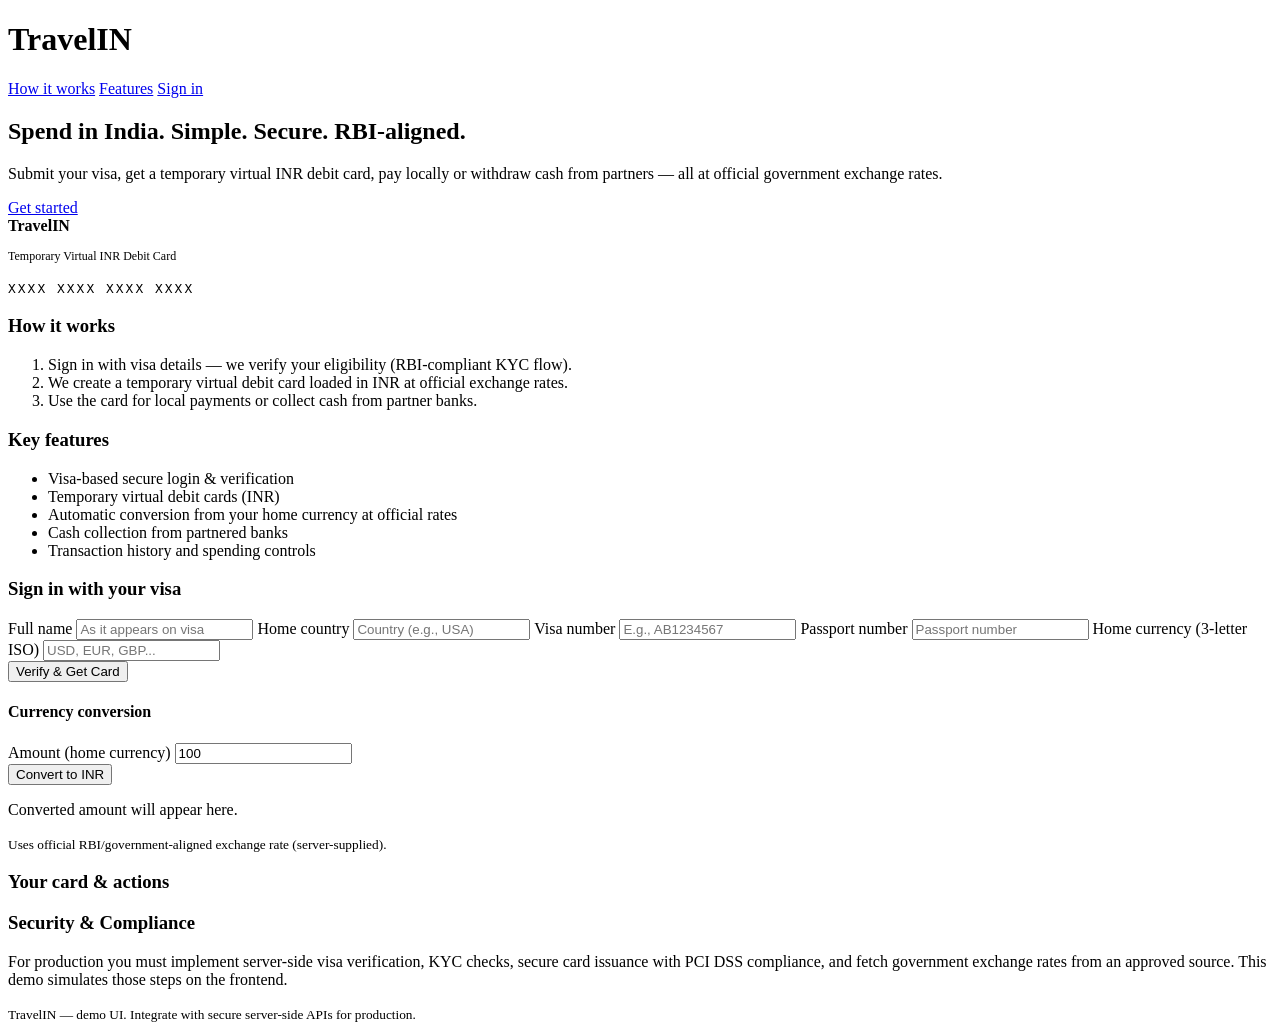
==== index.html @ c2019516 "First website commit" ====
<!doctype html>
<html lang="en">
<head>
  <meta charset="utf-8" />
  <meta name="viewport" content="width=device-width,initial-scale=1" />
  <title>TravelIN — Fintech for Visitors to India</title>
  <link rel="stylesheet" href="styles.css" />
</head>
<body>
  <header class="site-header">
    <div class="container header-inner">
      <h1 class="logo">TravelIN</h1>
      <nav class="nav">
        <a href="#how">How it works</a>
        <a href="#features">Features</a>
        <a href="#visa">Sign in</a>
      </nav>
    </div>
  </header>

  <main>
    <section class="hero">
      <div class="container hero-inner">
        <div class="hero-text">
          <h2>Spend in India. Simple. Secure. RBI-aligned.</h2>
          <p>Submit your visa, get a temporary virtual INR debit card, pay locally or withdraw cash from partners — all at official government exchange rates.</p>
          <a class="btn" href="#visa">Get started</a>
        </div>
        <div class="hero-card" id="virtual-card-preview">
          <!-- Virtual card preview will populate here -->
          <div class="card-placeholder">Virtual card preview</div>
        </div>
      </div>
    </section>

    <section id="how" class="container how-it-works">
      <h3>How it works</h3>
      <ol>
        <li>Sign in with visa details — we verify your eligibility (RBI-compliant KYC flow).</li>
        <li>We create a temporary virtual debit card loaded in INR at official exchange rates.</li>
        <li>Use the card for local payments or collect cash from partner banks.</li>
      </ol>
    </section>

    <section id="features" class="container features">
      <h3>Key features</h3>
      <ul>
        <li>Visa-based secure login & verification</li>
        <li>Temporary virtual debit cards (INR)</li>
        <li>Automatic conversion from your home currency at official rates</li>
        <li>Cash collection from partnered banks</li>
        <li>Transaction history and spending controls</li>
      </ul>
    </section>

    <section id="visa" class="container visa-section">
      <h3>Sign in with your visa</h3>

      <form id="visa-form" class="card form-card">
        <label for="fullName">Full name</label>
        <input id="fullName" name="fullName" required placeholder="As it appears on visa" />

        <label for="country">Home country</label>
        <input id="country" name="country" required placeholder="Country (e.g., USA)" />

        <label for="visaNumber">Visa number</label>
        <input id="visaNumber" name="visaNumber" required placeholder="E.g., AB1234567" />

        <label for="passport">Passport number</label>
        <input id="passport" name="passport" required placeholder="Passport number" />

        <label for="homeCurrency">Home currency (3-letter ISO)</label>
        <input id="homeCurrency" name="homeCurrency" required placeholder="USD, EUR, GBP..." />

        <div class="form-actions">
          <button type="submit" class="btn">Verify & Get Card</button>
        </div>

        <p id="visa-feedback" class="feedback" aria-live="polite"></p>
      </form>

      <aside id="conversion-panel" class="card conversion-card" aria-live="polite">
        <h4>Currency conversion</h4>
        <div class="conv-row">
          <label for="amount">Amount (home currency)</label>
          <input id="amount" type="number" min="1" value="100" />
        </div>
        <div class="conv-row">
          <button id="convertBtn" class="btn small">Convert to INR</button>
        </div>
        <p id="conv-result">Converted amount will appear here.</p>
        <small class="note">Uses official RBI/government-aligned exchange rate (server-supplied).</small>
      </aside>
    </section>

    <section class="container actions-section">
      <h3>Your card & actions</h3>
      <div id="card-area" class="card-area">
        <!-- Populated by JS after success -->
      </div>
    </section>

    <section class="container faq">
      <h3>Security & Compliance</h3>
      <p>For production you must implement server-side visa verification, KYC checks, secure card issuance with PCI DSS compliance, and fetch government exchange rates from an approved source. This demo simulates those steps on the frontend.</p>
    </section>
  </main>

  <footer class="site-footer">
    <div class="container">
      <small>TravelIN — demo UI. Integrate with secure server-side APIs for production.</small>
    </div>
  </footer>

  <script src="app.js"></script>
</body>
</html>
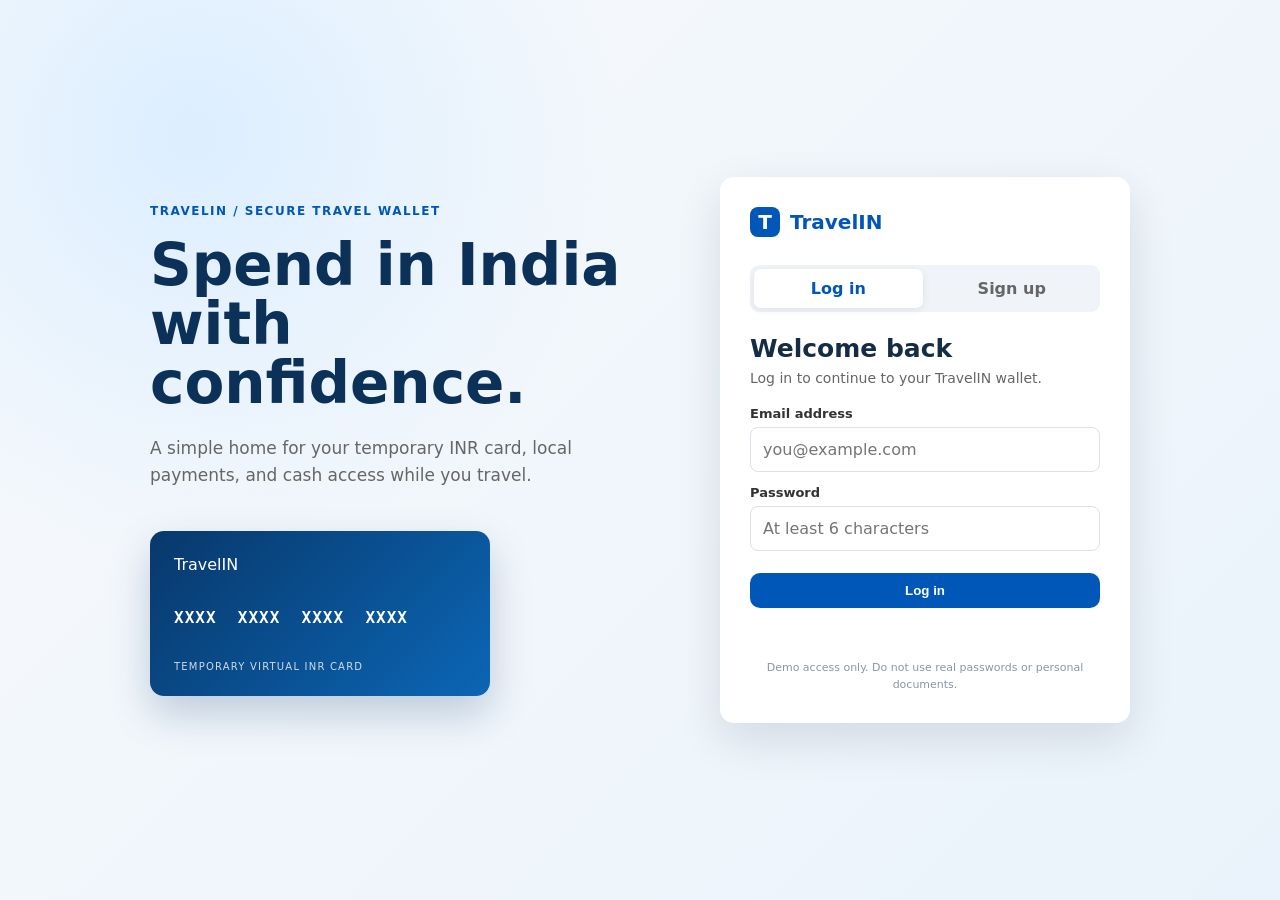
==== commit 07d4ffc7: "Improve TravelIN experience and live currency rates" ====
--- a/index.html
+++ b/index.html
@@ -7,6 +7,55 @@
   <link rel="stylesheet" href="styles.css" />
 </head>
 <body>
+  <section id="auth-screen" class="auth-screen">
+    <div class="auth-layout">
+      <div class="auth-intro">
+        <p class="eyebrow">TravelIN / secure travel wallet</p>
+        <h1>Spend in India with confidence.</h1>
+        <p class="auth-copy">A simple home for your temporary INR card, local payments, and cash access while you travel.</p>
+        <div class="auth-mini-card" aria-hidden="true">
+          <span>TravelIN</span>
+          <strong>XXXX&nbsp;&nbsp;XXXX&nbsp;&nbsp;XXXX&nbsp;&nbsp;XXXX</strong>
+          <small>TEMPORARY VIRTUAL INR CARD</small>
+        </div>
+      </div>
+
+      <div class="auth-panel">
+        <div class="auth-brand"><span class="brand-mark">T</span><span>TravelIN</span></div>
+        <div class="auth-tabs" role="tablist" aria-label="Account access">
+          <button id="login-tab" class="auth-tab is-active" type="button" role="tab" aria-selected="true">Log in</button>
+          <button id="signup-tab" class="auth-tab" type="button" role="tab" aria-selected="false">Sign up</button>
+        </div>
+
+        <form id="login-form" class="auth-form" novalidate>
+          <h2>Welcome back</h2>
+          <p class="auth-form-copy">Log in to continue to your TravelIN wallet.</p>
+          <label for="login-email">Email address</label>
+          <input id="login-email" type="email" autocomplete="email" required placeholder="you@example.com" />
+          <label for="login-password">Password</label>
+          <input id="login-password" type="password" autocomplete="current-password" required minlength="6" placeholder="At least 6 characters" />
+          <button class="btn auth-submit" type="submit">Log in</button>
+          <p id="login-feedback" class="auth-feedback" aria-live="polite"></p>
+        </form>
+
+        <form id="signup-form" class="auth-form is-hidden" novalidate>
+          <h2>Create your account</h2>
+          <p class="auth-form-copy">Set up your TravelIN wallet in a few seconds.</p>
+          <label for="signup-name">Full name</label>
+          <input id="signup-name" type="text" autocomplete="name" required placeholder="Your full name" />
+          <label for="signup-email">Email address</label>
+          <input id="signup-email" type="email" autocomplete="email" required placeholder="you@example.com" />
+          <label for="signup-password">Password</label>
+          <input id="signup-password" type="password" autocomplete="new-password" required minlength="6" placeholder="At least 6 characters" />
+          <button class="btn auth-submit" type="submit">Create account</button>
+          <p id="signup-feedback" class="auth-feedback" aria-live="polite"></p>
+        </form>
+        <small class="auth-note">Demo access only. Do not use real passwords or personal documents.</small>
+      </div>
+    </div>
+  </section>
+
+  <div id="app-shell" class="app-shell">
   <header class="site-header">
     <div class="container header-inner">
       <h1 class="logo">TravelIN</h1>
@@ -14,6 +63,7 @@
         <a href="#how">How it works</a>
         <a href="#features">Features</a>
         <a href="#visa">Sign in</a>
+        <button id="logout-btn" class="nav-logout" type="button">Log out</button>
       </nav>
     </div>
   </header>
@@ -25,6 +75,30 @@
           <h2>Spend in India. Simple. Secure. RBI-aligned.</h2>
           <p>Submit your visa, get a temporary virtual INR debit card, pay locally or withdraw cash from partners — all at official government exchange rates.</p>
           <a class="btn" href="#visa">Get started</a>
+          <div class="currency-ticker" aria-label="Supported currencies">
+            <div class="currency-ticker-track">
+              <div class="currency-chip"><span class="currency-symbol">$</span><span>USD</span></div>
+              <div class="currency-chip"><span class="currency-symbol">€</span><span>EUR</span></div>
+              <div class="currency-chip"><span class="currency-symbol">£</span><span>GBP</span></div>
+              <div class="currency-chip"><span class="currency-symbol">¥</span><span>JPY</span></div>
+              <div class="currency-chip"><span class="currency-symbol">A$</span><span>AUD</span></div>
+              <div class="currency-chip"><span class="currency-symbol">C$</span><span>CAD</span></div>
+              <div class="currency-chip"><span class="currency-symbol">₹</span><span>INR</span></div>
+              <div class="currency-chip"><span class="currency-symbol">₩</span><span>KRW</span></div>
+              <div class="currency-chip"><span class="currency-symbol">R</span><span>ZAR</span></div>
+              <div class="currency-chip"><span class="currency-symbol">د.إ</span><span>AED</span></div>
+              <div class="currency-chip"><span class="currency-symbol">$</span><span>USD</span></div>
+              <div class="currency-chip"><span class="currency-symbol">€</span><span>EUR</span></div>
+              <div class="currency-chip"><span class="currency-symbol">£</span><span>GBP</span></div>
+              <div class="currency-chip"><span class="currency-symbol">¥</span><span>JPY</span></div>
+              <div class="currency-chip"><span class="currency-symbol">A$</span><span>AUD</span></div>
+              <div class="currency-chip"><span class="currency-symbol">C$</span><span>CAD</span></div>
+              <div class="currency-chip"><span class="currency-symbol">₹</span><span>INR</span></div>
+              <div class="currency-chip"><span class="currency-symbol">₩</span><span>KRW</span></div>
+              <div class="currency-chip"><span class="currency-symbol">R</span><span>ZAR</span></div>
+              <div class="currency-chip"><span class="currency-symbol">د.إ</span><span>AED</span></div>
+            </div>
+          </div>
         </div>
         <div class="hero-card" id="virtual-card-preview">
           <!-- Virtual card preview will populate here -->
@@ -34,23 +108,44 @@
     </section>
 
     <section id="how" class="container how-it-works">
-      <h3>How it works</h3>
-      <ol>
-        <li>Sign in with visa details — we verify your eligibility (RBI-compliant KYC flow).</li>
-        <li>We create a temporary virtual debit card loaded in INR at official exchange rates.</li>
-        <li>Use the card for local payments or collect cash from partner banks.</li>
+      <div class="section-heading">
+        <div>
+          <span class="section-kicker">Your journey, simplified</span>
+          <h3>How it works</h3>
+        </div>
+        <p>From visa check to your first local payment, everything stays clear and in one place.</p>
+      </div>
+      <ol class="journey-steps">
+        <li class="journey-step">
+          <span class="step-number">01</span>
+          <div><h4>Verify your visa</h4><p>Share your travel details and confirm your eligibility through a guided check.</p></div>
+        </li>
+        <li class="journey-step">
+          <span class="step-number">02</span>
+          <div><h4>Get your INR card</h4><p>Receive a temporary virtual card with conversion rates shown before you pay.</p></div>
+        </li>
+        <li class="journey-step">
+          <span class="step-number">03</span>
+          <div><h4>Pay your way</h4><p>Use it for local payments or request cash from a partnered bank.</p></div>
+        </li>
       </ol>
     </section>
 
     <section id="features" class="container features">
-      <h3>Key features</h3>
-      <ul>
-        <li>Visa-based secure login & verification</li>
-        <li>Temporary virtual debit cards (INR)</li>
-        <li>Automatic conversion from your home currency at official rates</li>
-        <li>Cash collection from partnered banks</li>
-        <li>Transaction history and spending controls</li>
-      </ul>
+      <div class="section-heading">
+        <div>
+          <span class="section-kicker">Built for the journey</span>
+          <h3>Key features</h3>
+        </div>
+        <p>Everything you need to move through India with less friction and more control.</p>
+      </div>
+      <div class="feature-grid">
+        <article class="feature-item"><span class="feature-icon">✓</span><h4>Visa verification</h4><p>A guided sign-in flow built around your travel documents.</p></article>
+        <article class="feature-item"><span class="feature-icon">▣</span><h4>Virtual INR card</h4><p>A temporary card ready for everyday local spending.</p></article>
+        <article class="feature-item"><span class="feature-icon">↔</span><h4>Clear conversion</h4><p>See live exchange rates before converting your money.</p></article>
+        <article class="feature-item"><span class="feature-icon">⌂</span><h4>Cash access</h4><p>Request cash collection through trusted partner banks.</p></article>
+        <article class="feature-item"><span class="feature-icon">◷</span><h4>Spending overview</h4><p>Keep your card balance and activity easy to follow.</p></article>
+      </div>
     </section>
 
     <section id="visa" class="container visa-section">
@@ -69,8 +164,12 @@
         <label for="passport">Passport number</label>
         <input id="passport" name="passport" required placeholder="Passport number" />
 
-        <label for="homeCurrency">Home currency (3-letter ISO)</label>
-        <input id="homeCurrency" name="homeCurrency" required placeholder="USD, EUR, GBP..." />
+        <label for="homeCurrency">Home currency</label>
+        <select id="homeCurrency" name="homeCurrency" required>
+          <option value="">Select your currency</option>
+        </select>
+        <small id="currency-rate" class="currency-rate">Choose a currency to see its INR exchange rate.</small>
+        <small id="rates-status" class="rates-status" aria-live="polite">Loading live rates...</small>
 
         <div class="form-actions">
           <button type="submit" class="btn">Verify & Get Card</button>
@@ -111,6 +210,7 @@
       <small>TravelIN — demo UI. Integrate with secure server-side APIs for production.</small>
     </div>
   </footer>
+  </div>
 
   <script src="app.js"></script>
 </body>
--- a/styles.css
+++ b/styles.css
@@ -0,0 +1,173 @@
+:root{
+  --accent:#0057b8; /* deep blue */
+  --muted:#666;
+  --bg:#f7f9fc;
+  --card-bg:#fff;
+  --radius:12px;
+  --container:1100px;
+  font-family: Inter, system-ui, -apple-system, "Segoe UI", Roboto, "Helvetica Neue", Arial;
+}
+
+*{box-sizing:border-box}
+html,body{height:100%}
+body{
+  margin:0;
+  background:var(--bg);
+  color:#111;
+  -webkit-font-smoothing:antialiased;
+  -moz-osx-font-smoothing:grayscale;
+}
+
+.container{
+  max-width:var(--container);
+  margin:0 auto;
+  padding:24px;
+}
+
+.site-header{
+  background:#fff;
+  box-shadow:0 1px 8px rgba(20,20,20,0.04);
+  position:sticky;
+  top:0;
+  z-index:20;
+}
+.header-inner{display:flex;align-items:center;justify-content:space-between;padding:12px 24px}
+.logo{margin:0;font-weight:700;color:var(--accent)}
+.nav a{margin-left:16px;color:var(--muted);text-decoration:none;font-weight:600}
+.nav a:hover{color:var(--accent)}
+.nav-logout{margin-left:16px;padding:7px 12px;color:var(--accent);background:transparent;border:1px solid #c9d9ed;border-radius:8px;font-weight:700;cursor:pointer}
+.nav-logout:hover{background:#eef6ff}
+
+.app-shell{display:none}
+.app-shell.is-visible{display:block}
+.is-hidden{display:none !important}
+.auth-screen{min-height:100vh;padding:40px 24px;display:grid;place-items:center;background:radial-gradient(circle at 15% 15%,#dceeff 0,transparent 32%),linear-gradient(135deg,#f7f9fc 0%,#eaf3fb 100%)}
+.auth-layout{width:min(100%,980px);display:grid;grid-template-columns:1fr 410px;gap:70px;align-items:center}
+.auth-intro{padding:20px 0}
+.eyebrow{margin:0 0 18px;color:var(--accent);font-size:12px;font-weight:800;letter-spacing:1.5px;text-transform:uppercase}
+.auth-intro h1{max-width:480px;margin:0;color:#0b3158;font-size:clamp(36px,5vw,58px);line-height:1.02}
+.auth-copy{max-width:440px;margin:22px 0 0;color:var(--muted);font-size:17px;line-height:1.6}
+.auth-mini-card{width:min(100%,340px);margin-top:42px;padding:24px;border-radius:14px;background:linear-gradient(135deg,#08386b,#0b66b5);color:#fff;box-shadow:0 18px 40px rgba(8,56,107,.22);display:grid;gap:34px}
+.auth-mini-card strong{font-family:monospace;letter-spacing:1px;font-size:16px}
+.auth-mini-card small{font-size:10px;letter-spacing:1.2px;opacity:.8}
+.auth-panel{background:#fff;padding:30px;border-radius:14px;box-shadow:0 16px 45px rgba(16,24,40,.12)}
+.auth-brand{display:flex;align-items:center;gap:10px;color:var(--accent);font-size:20px;font-weight:800}
+.brand-mark{display:grid;place-items:center;width:30px;height:30px;border-radius:8px;background:var(--accent);color:#fff}
+.auth-tabs{display:grid;grid-template-columns:1fr 1fr;gap:5px;margin:28px 0 22px;padding:4px;background:#f0f4f8;border-radius:9px}
+.auth-tab{padding:10px;border:0;border-radius:7px;background:transparent;color:var(--muted);font:inherit;font-weight:700;cursor:pointer}
+.auth-tab.is-active{background:#fff;color:var(--accent);box-shadow:0 2px 8px rgba(16,24,40,.08)}
+.auth-form h2{margin:0;color:#142d45;font-size:25px}
+.auth-form-copy{margin:7px 0 20px;color:var(--muted);font-size:14px}
+.auth-form label{display:block;margin-top:13px;color:#333;font-size:13px;font-weight:700}
+.auth-form input{width:100%;margin-top:6px;padding:12px;border:1px solid #d9e1e9;border-radius:8px;font:inherit;outline:none}
+.auth-form input:focus{border-color:var(--accent);box-shadow:0 0 0 3px rgba(0,87,184,.12)}
+.auth-submit{width:100%;margin-top:22px}
+.auth-feedback{min-height:20px;margin:10px 0 0;color:#247447;font-size:13px}
+.auth-feedback.is-error{color:#b42318}
+.auth-note{display:block;margin-top:22px;color:#8a96a3;font-size:11px;line-height:1.5;text-align:center}
+
+.hero{
+  padding:48px 0;
+}
+.hero-inner{display:flex;gap:28px;align-items:center;flex-wrap:wrap}
+.hero-text{flex:1;min-width:0}
+.hero-text h2{margin:0 0 12px;font-size:28px}
+.hero-text p{margin:0 0 18px;color:var(--muted)}
+.currency-ticker{width:min(100%,540px);margin-top:26px;overflow:hidden;mask-image:linear-gradient(90deg,transparent,#000 8%,#000 92%,transparent);-webkit-mask-image:linear-gradient(90deg,transparent,#000 8%,#000 92%,transparent)}
+.currency-ticker-track{display:flex;width:max-content;gap:10px;animation:currency-slide 28s linear infinite;will-change:transform}
+.currency-chip{display:flex;align-items:center;gap:7px;min-width:76px;padding:8px 11px;border:1px solid #dce8f3;border-radius:9px;background:rgba(255,255,255,.82);box-shadow:0 4px 12px rgba(16,24,40,.05);color:#31526f;font-size:11px;font-weight:800;letter-spacing:.5px;white-space:nowrap}
+.currency-symbol{display:grid;place-items:center;width:22px;height:22px;border-radius:6px;background:#eaf4ff;color:var(--accent);font-size:13px;letter-spacing:0}
+@keyframes currency-slide{from{transform:translateX(-50%)}to{transform:translateX(0)}}
+@media (prefers-reduced-motion:reduce){.currency-ticker-track{animation:none;transform:none}}
+.btn{
+  display:inline-block;
+  padding:10px 16px;
+  background:var(--accent);
+  color:#fff;border-radius:10px;text-decoration:none;font-weight:700;border:none;
+  cursor:pointer;
+}
+.btn.small{padding:8px 12px;font-size:14px}
+.hero-card{width:320px;min-width:260px}
+.card-placeholder{
+  background:linear-gradient(135deg,#0b66b5 0%, #0d83d8 100%);
+  color:#fff;padding:22px;border-radius:14px;box-shadow:0 8px 30px rgba(11,102,181,0.18);
+  min-height:160px;display:flex;flex-direction:column;justify-content:center;
+}
+
+.how-it-works, .features{margin-top:20px;background:var(--card-bg);padding:28px 26px;border-radius:12px;box-shadow:0 2px 12px rgba(16,24,40,0.04)}
+.section-heading{display:flex;align-items:end;justify-content:space-between;gap:24px;padding-bottom:22px;border-bottom:1px solid #e8eef4}
+.section-heading h3{margin:5px 0 0;color:#142d45;font-size:25px}
+.section-heading p{max-width:360px;margin:0;color:var(--muted);font-size:13px;line-height:1.55;text-align:right}
+.section-kicker{color:var(--accent);font-size:10px;font-weight:800;letter-spacing:1.4px;text-transform:uppercase}
+.journey-steps{display:grid;grid-template-columns:repeat(3,1fr);gap:0;margin:0;padding:25px 0 0;list-style:none}
+.journey-step{position:relative;display:flex;gap:14px;padding:0 24px 0 0}
+.journey-step:not(:last-child){border-right:1px solid #e8eef4;margin-right:24px}
+.step-number{display:grid;place-items:center;flex:0 0 38px;height:38px;border-radius:11px;background:#eaf4ff;color:var(--accent);font-size:12px;font-weight:800}
+.journey-step h4,.feature-item h4{margin:1px 0 7px;color:#173954;font-size:15px}
+.journey-step p,.feature-item p{margin:0;color:var(--muted);font-size:13px;line-height:1.55}
+.feature-grid{display:grid;grid-template-columns:repeat(3,1fr);gap:12px;padding-top:20px}
+.feature-item{min-height:145px;padding:18px;border:1px solid #e3ebf2;border-radius:10px;background:linear-gradient(145deg,#fff,#f8fbfe);transition:transform .2s ease,box-shadow .2s ease,border-color .2s ease}
+.feature-item:hover{transform:translateY(-3px);border-color:#b9d5ee;box-shadow:0 10px 22px rgba(16,24,40,.08)}
+.feature-item:nth-child(-n+2){grid-column:span 1}
+.feature-icon{display:grid;place-items:center;width:31px;height:31px;margin-bottom:14px;border-radius:9px;background:#eaf4ff;color:var(--accent);font-size:17px;font-weight:800}
+.feature-item:nth-child(4),.feature-item:nth-child(5){grid-column:span 1}
+.visa-section{display:grid;grid-template-columns:1fr 360px;gap:20px;margin-top:18px;align-items:start}
+.visa-section > h3{grid-column:1 / -1;margin:0}
+.form-card, .conversion-card{background:var(--card-bg);padding:16px;border-radius:12px;box-shadow:0 6px 20px rgba(16,24,40,0.04)}
+.form-card label{display:block;margin-top:12px;font-weight:600;color:#333}
+.form-card input,.form-card select{width:100%;padding:10px;border-radius:8px;border:1px solid #e6e9ef;margin-top:6px;background:#fff;color:#111;font:inherit}
+.form-card select{cursor:pointer}
+.currency-rate{display:block;margin-top:7px;color:var(--muted);font-size:12px}
+.rates-status{display:block;margin-top:4px;color:#50708f;font-size:11px}
+
+.form-actions{margin-top:16px}
+.feedback{margin-top:8px;color:var(--muted)}
+
+.conversion-card h4{margin:0 0 8px}
+.conv-row{margin-top:10px}
+.conv-row input{width:100%;padding:8px;border-radius:8px;border:1px solid #e6e9ef}
+
+.actions-section{margin-top:18px}
+.card-area{display:flex;flex-wrap:wrap;gap:12px}
+
+.virtual-card{
+  width:320px;background:linear-gradient(135deg,#08386b,#0b66b5);color:#fff;padding:18px;border-radius:12px;box-shadow:0 12px 30px rgba(8,56,107,0.18)
+}
+.card-meta{font-size:12px;color:rgba(255,255,255,0.85)}
+.card-number{font-family:monospace;font-size:18px;margin-top:14px;letter-spacing:2px}
+
+.action-buttons{display:flex;gap:8px;margin-top:12px}
+.small-muted{color:var(--muted);font-size:13px}
+
+.faq{margin-top:18px;background:var(--card-bg);padding:16px;border-radius:10px;box-shadow:0 6px 20px rgba(16,24,40,0.04)}
+.site-footer{padding:18px;text-align:center;color:var(--muted);margin-top:24px}
+
+/* responsive */
+@media (max-width:900px){
+  .auth-layout{grid-template-columns:1fr;gap:25px;max-width:520px}
+  .auth-intro{padding:0;text-align:center}
+  .auth-intro h1{margin:0 auto}
+  .auth-copy{margin-left:auto;margin-right:auto}
+  .auth-mini-card{margin:28px auto 0;text-align:left}
+  .hero-text{width:100%}
+  .section-heading{align-items:start;flex-direction:column;gap:10px}
+  .section-heading p{text-align:left}
+  .journey-steps{grid-template-columns:1fr;gap:20px}
+  .journey-step{padding:0 0 20px;border-right:0 !important;border-bottom:1px solid #e8eef4;margin-right:0 !important}
+  .journey-step:last-child{padding-bottom:0;border-bottom:0}
+  .feature-grid{grid-template-columns:repeat(2,1fr)}
+  .visa-section{grid-template-columns:1fr}
+  .hero-inner{flex-direction:column-reverse}
+  .hero-card{width:100%}
+}
+
+@media (max-width:560px){
+  .auth-screen{padding:24px 16px}
+  .auth-panel{padding:22px}
+  .auth-intro h1{font-size:36px}
+  .how-it-works,.features{padding:22px 18px}
+  .feature-grid{grid-template-columns:1fr}
+  .header-inner{align-items:flex-start}
+  .nav{display:flex;flex-wrap:wrap;justify-content:flex-end;gap:8px}
+  .nav a,.nav-logout{margin-left:0}
+}
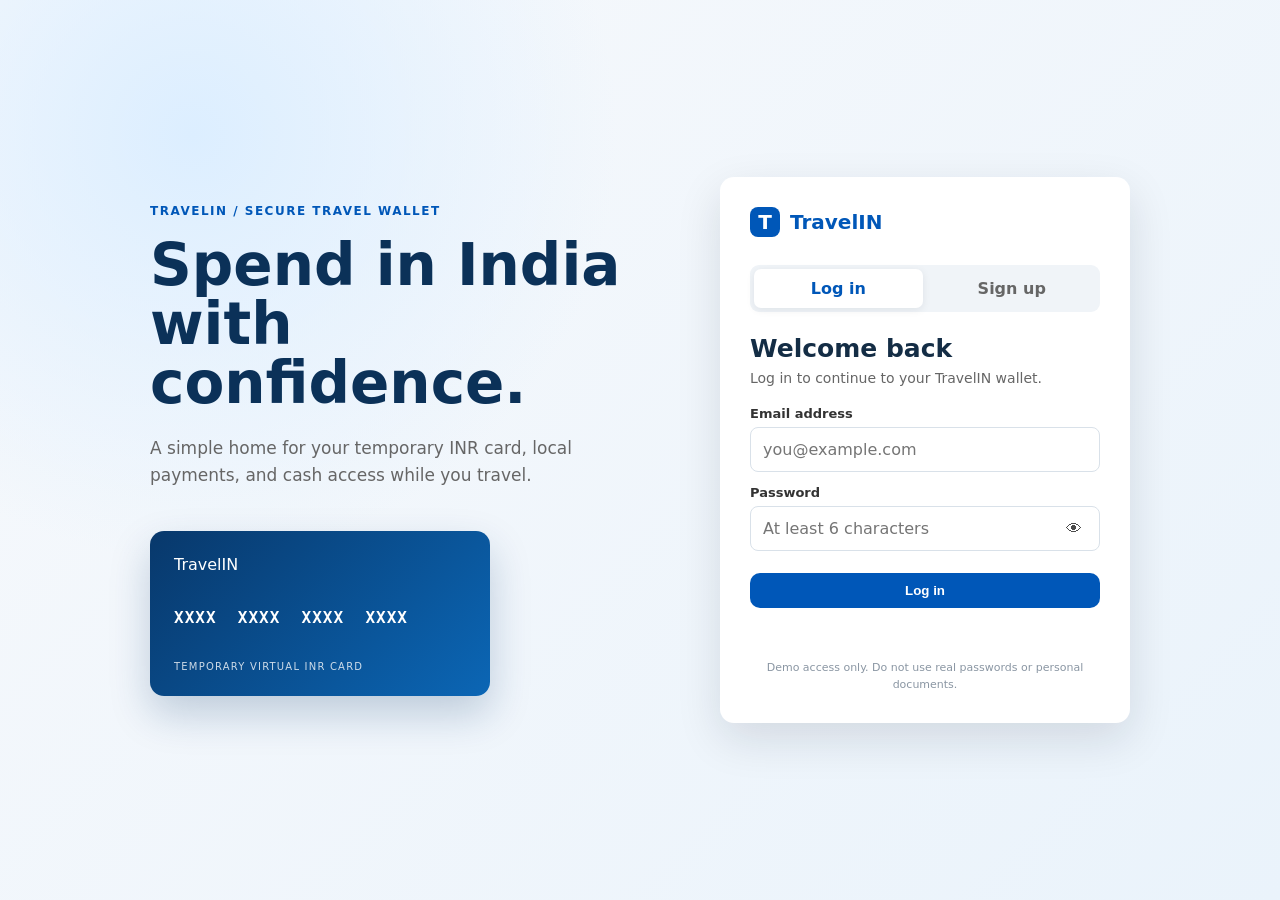
==== commit f827a6d2: "Finalize TravelIN fintech demo updates" ====
--- a/index.html
+++ b/index.html
@@ -33,7 +33,10 @@
           <label for="login-email">Email address</label>
           <input id="login-email" type="email" autocomplete="email" required placeholder="you@example.com" />
           <label for="login-password">Password</label>
-          <input id="login-password" type="password" autocomplete="current-password" required minlength="6" placeholder="At least 6 characters" />
+          <div class="password-field">
+            <input id="login-password" type="password" autocomplete="current-password" required minlength="6" placeholder="At least 6 characters" />
+            <button class="password-toggle" type="button" aria-label="Show password" data-target="login-password">👁</button>
+          </div>
           <button class="btn auth-submit" type="submit">Log in</button>
           <p id="login-feedback" class="auth-feedback" aria-live="polite"></p>
         </form>
@@ -42,11 +45,14 @@
           <h2>Create your account</h2>
           <p class="auth-form-copy">Set up your TravelIN wallet in a few seconds.</p>
           <label for="signup-name">Full name</label>
-          <input id="signup-name" type="text" autocomplete="name" required placeholder="Your full name" />
+          <input id="signup-name" type="text" autocomplete="name" required pattern="[A-Za-z ]+" title="Use letters and spaces only." placeholder="Your full name" />
           <label for="signup-email">Email address</label>
-          <input id="signup-email" type="email" autocomplete="email" required placeholder="you@example.com" />
+          <input id="signup-email" type="email" autocomplete="email" required pattern="^[^\s@]+@[^\s@]+\.[^\s@]{2,}$" title="Enter a valid email address, such as name@gmail.com" placeholder="you@example.com" />
           <label for="signup-password">Password</label>
-          <input id="signup-password" type="password" autocomplete="new-password" required minlength="6" placeholder="At least 6 characters" />
+          <div class="password-field">
+            <input id="signup-password" type="password" autocomplete="new-password" required minlength="6" placeholder="At least 6 characters" />
+            <button class="password-toggle" type="button" aria-label="Show password" data-target="signup-password">👁</button>
+          </div>
           <button class="btn auth-submit" type="submit">Create account</button>
           <p id="signup-feedback" class="auth-feedback" aria-live="polite"></p>
         </form>
@@ -60,9 +66,7 @@
     <div class="container header-inner">
       <h1 class="logo">TravelIN</h1>
       <nav class="nav">
-        <a href="#how">How it works</a>
-        <a href="#features">Features</a>
-        <a href="#visa">Sign in</a>
+        <a href="#visa" class="nav-card-link">Get Card</a>
         <button id="logout-btn" class="nav-logout" type="button">Log out</button>
       </nav>
     </div>
@@ -153,16 +157,17 @@
 
       <form id="visa-form" class="card form-card">
         <label for="fullName">Full name</label>
-        <input id="fullName" name="fullName" required placeholder="As it appears on visa" />
+        <input id="fullName" name="fullName" required pattern="[A-Za-z ]+" title="Use letters and spaces only." placeholder="As it appears on visa" />
 
         <label for="country">Home country</label>
-        <input id="country" name="country" required placeholder="Country (e.g., USA)" />
+        <input id="country" name="country" list="country-options" required autocomplete="country-name" placeholder="Enter your Country Name" />
+        <datalist id="country-options"></datalist>
 
         <label for="visaNumber">Visa number</label>
-        <input id="visaNumber" name="visaNumber" required placeholder="E.g., AB1234567" />
+        <input id="visaNumber" name="visaNumber" required minlength="7" maxlength="16" placeholder="E.g., AB1234567" />
 
         <label for="passport">Passport number</label>
-        <input id="passport" name="passport" required placeholder="Passport number" />
+        <input id="passport" name="passport" required minlength="4" maxlength="9" placeholder="Passport number" />
 
         <label for="homeCurrency">Home currency</label>
         <select id="homeCurrency" name="homeCurrency" required>
--- a/styles.css
+++ b/styles.css
@@ -61,6 +61,10 @@
 .auth-form label{display:block;margin-top:13px;color:#333;font-size:13px;font-weight:700}
 .auth-form input{width:100%;margin-top:6px;padding:12px;border:1px solid #d9e1e9;border-radius:8px;font:inherit;outline:none}
 .auth-form input:focus{border-color:var(--accent);box-shadow:0 0 0 3px rgba(0,87,184,.12)}
+.password-field{position:relative;margin-top:6px}
+.password-field input{margin-top:0;padding-right:42px}
+.password-toggle{position:absolute;right:10px;top:50%;transform:translateY(-50%);border:none;background:transparent;cursor:pointer;font-size:16px;opacity:.7;padding:6px 8px;border-radius:6px}
+.password-toggle:hover{background:#f2f7ff;opacity:1}
 .auth-submit{width:100%;margin-top:22px}
 .auth-feedback{min-height:20px;margin:10px 0 0;color:#247447;font-size:13px}
 .auth-feedback.is-error{color:#b42318}
@@ -89,10 +93,15 @@
 .btn.small{padding:8px 12px;font-size:14px}
 .hero-card{width:320px;min-width:260px}
 .card-placeholder{
-  background:linear-gradient(135deg,#0b66b5 0%, #0d83d8 100%);
-  color:#fff;padding:22px;border-radius:14px;box-shadow:0 8px 30px rgba(11,102,181,0.18);
-  min-height:160px;display:flex;flex-direction:column;justify-content:center;
-}
+  background:linear-gradient(135deg,#0b66b5 0%, #0d83d8 40%, #0f7e86 100%);
+  color:#fff;padding:22px;border-radius:16px;box-shadow:0 8px 30px rgba(11,102,181,0.18);
+  min-height:180px;display:flex;flex-direction:column;justify-content:center;position:relative;overflow:hidden;
+}
+.card-placeholder::before{content:"";position:absolute;inset:-10% 50% auto auto;width:160px;height:160px;border-radius:50%;background:rgba(255,255,255,0.08);transform:translate(22%, -18%)}
+.preview-badge{font-weight:800;font-size:14px;letter-spacing:.08em;text-transform:uppercase;position:relative;z-index:1}
+.preview-title{font-size:12px;margin-top:14px;letter-spacing:.12em;text-transform:uppercase;opacity:.9;position:relative;z-index:1}
+.preview-number{margin-top:18px;font-family:monospace;letter-spacing:2px;font-size:1.05rem;position:relative;z-index:1}
+.preview-meta{display:flex;justify-content:space-between;margin-top:22px;color:rgba(255,255,255,.8);font-size:11px;letter-spacing:.08em;text-transform:uppercase;position:relative;z-index:1}
 
 .how-it-works, .features{margin-top:20px;background:var(--card-bg);padding:28px 26px;border-radius:12px;box-shadow:0 2px 12px rgba(16,24,40,0.04)}
 .section-heading{display:flex;align-items:end;justify-content:space-between;gap:24px;padding-bottom:22px;border-bottom:1px solid #e8eef4}
@@ -123,21 +132,53 @@
 .form-actions{margin-top:16px}
 .feedback{margin-top:8px;color:var(--muted)}
 
-.conversion-card h4{margin:0 0 8px}
-.conv-row{margin-top:10px}
-.conv-row input{width:100%;padding:8px;border-radius:8px;border:1px solid #e6e9ef}
+.conversion-card{position:relative;overflow:hidden;padding:22px;background:linear-gradient(145deg,#fff 0%,#f8fbff 66%,#eef8f2 100%);border:1px solid #dce8ee;box-shadow:0 14px 30px rgba(16,70,100,.1)}
+.conversion-card::before{content:"₹";position:absolute;top:-25px;right:18px;color:rgba(0,87,184,.08);font-size:112px;font-weight:800;line-height:1;pointer-events:none}
+.conversion-card h4{position:relative;margin:0;color:#173954;font-size:18px;letter-spacing:-.2px}
+.conversion-card h4::after{content:"LIVE RATE";display:block;width:max-content;margin-top:7px;padding:4px 7px;border-radius:5px;background:#e9f5ed;color:#247447;font-size:9px;letter-spacing:1px}
+.conv-row{position:relative;margin-top:16px}
+.conv-row label{display:block;margin-bottom:6px;color:#49667d;font-size:12px;font-weight:700}
+.conv-row input{width:100%;padding:11px 12px;border:1px solid #ccdae5;border-radius:8px;background:#fff;color:#142d45;font:inherit;font-size:16px;font-weight:700;outline:none}
+.conv-row input:focus{border-color:var(--accent);box-shadow:0 0 0 3px rgba(0,87,184,.12)}
+.conversion-card .conv-row + .conv-row{margin-top:12px}
+.conversion-card .btn{width:100%;background:linear-gradient(135deg,#0057b8,#0877c9);box-shadow:0 6px 14px rgba(0,87,184,.2)}
+#conv-result{position:relative;margin:18px 0 8px;padding:13px 14px;border-left:3px solid #f28c28;border-radius:0 8px 8px 0;background:#fff8ed;color:#31526f;font-size:14px;line-height:1.5}
+.conversion-card .note{display:block;color:#6d7d89;font-size:11px;line-height:1.45}
 
 .actions-section{margin-top:18px}
 .card-area{display:flex;flex-wrap:wrap;gap:12px}
 
+.card-empty-state{
+  width:min(100%, 760px);
+  background:linear-gradient(135deg, rgba(255,255,255,0.96), rgba(240,247,255,0.94));
+  border:1px solid #d9e9f8;
+  border-radius:18px;
+  padding:20px;
+  box-shadow:0 18px 38px rgba(16,48,88,0.08);
+}
+.empty-state-header{display:flex;justify-content:space-between;align-items:center;gap:12px;flex-wrap:wrap}
+.empty-status-pill{display:inline-flex;align-items:center;padding:7px 12px;border-radius:999px;background:#eaf3ff;color:#0c5da9;font-size:11px;font-weight:800;letter-spacing:.08em;text-transform:uppercase}
+.empty-state-chip{display:inline-flex;align-items:center;padding:7px 12px;border-radius:999px;background:#ecfdf5;color:#157347;font-size:11px;font-weight:700;letter-spacing:.06em;text-transform:uppercase}
+.empty-card-visual{margin-top:18px;padding:18px 16px;border-radius:16px;background:linear-gradient(135deg,#0b3d72,#166bb9 52%,#0f8a79);box-shadow:inset 0 1px 0 rgba(255,255,255,.25),0 12px 22px rgba(14,61,117,.15);display:grid;gap:12px}
+.empty-card-topline,.empty-card-footer{display:flex;align-items:center;justify-content:space-between;color:#fff;font-weight:700;letter-spacing:.08em;text-transform:uppercase;font-size:11px}
+.empty-card-label{font-size:12px;letter-spacing:.14em;text-transform:uppercase;color:rgba(255,255,255,.82);margin-top:4px}
+.empty-card-number{margin-top:8px;font-family:monospace;font-size:1.05rem;letter-spacing:2px;color:#fff}
+.card-empty-state h4{margin:18px 0 10px;color:#173954;font-size:22px}
+.card-empty-state p{margin:0;color:#5d6f85;line-height:1.6;font-size:14px}
+.empty-state-features{display:flex;flex-wrap:wrap;gap:10px;margin-top:18px}
+.empty-state-features span{display:inline-flex;align-items:center;padding:8px 10px;border-radius:9px;background:#edf5ff;color:#0d4d8d;font-size:12px;font-weight:700}
+
 .virtual-card{
-  width:320px;background:linear-gradient(135deg,#08386b,#0b66b5);color:#fff;padding:18px;border-radius:12px;box-shadow:0 12px 30px rgba(8,56,107,0.18)
-}
+  position:relative;isolation:isolate;overflow:hidden;width:320px;background:linear-gradient(135deg,#063d70 0%,#075b91 52%,#0a765e 100%);color:#fff;padding:18px;border:1px solid rgba(255,255,255,.18);border-radius:12px;box-shadow:0 16px 34px rgba(8,56,107,0.24)
+}
+.virtual-card::before{content:"";position:absolute;z-index:-1;inset:-35%;background:repeating-conic-gradient(from 8deg,rgba(242,140,40,.24) 0deg 7deg,transparent 7deg 18deg);-webkit-mask-image:radial-gradient(circle at 72% 34%,#000 0 29%,transparent 62%);mask-image:radial-gradient(circle at 72% 34%,#000 0 29%,transparent 62%);transform:rotate(14deg)}
+.virtual-card::after{content:"";position:absolute;z-index:-1;right:-48px;bottom:-62px;width:190px;height:190px;border:1px solid rgba(255,255,255,.2);border-radius:50%;box-shadow:0 0 0 12px rgba(255,255,255,.05),0 0 0 25px rgba(242,140,40,.12)}
 .card-meta{font-size:12px;color:rgba(255,255,255,0.85)}
 .card-number{font-family:monospace;font-size:18px;margin-top:14px;letter-spacing:2px}
 
 .action-buttons{display:flex;gap:8px;margin-top:12px}
-.small-muted{color:var(--muted);font-size:13px}
+.small-muted{color:rgba(255,255,255,0.9);font-size:13px}
+.virtual-card #card-balance{color:#fff;font-weight:800}
 
 .faq{margin-top:18px;background:var(--card-bg);padding:16px;border-radius:10px;box-shadow:0 6px 20px rgba(16,24,40,0.04)}
 .site-footer{padding:18px;text-align:center;color:var(--muted);margin-top:24px}
